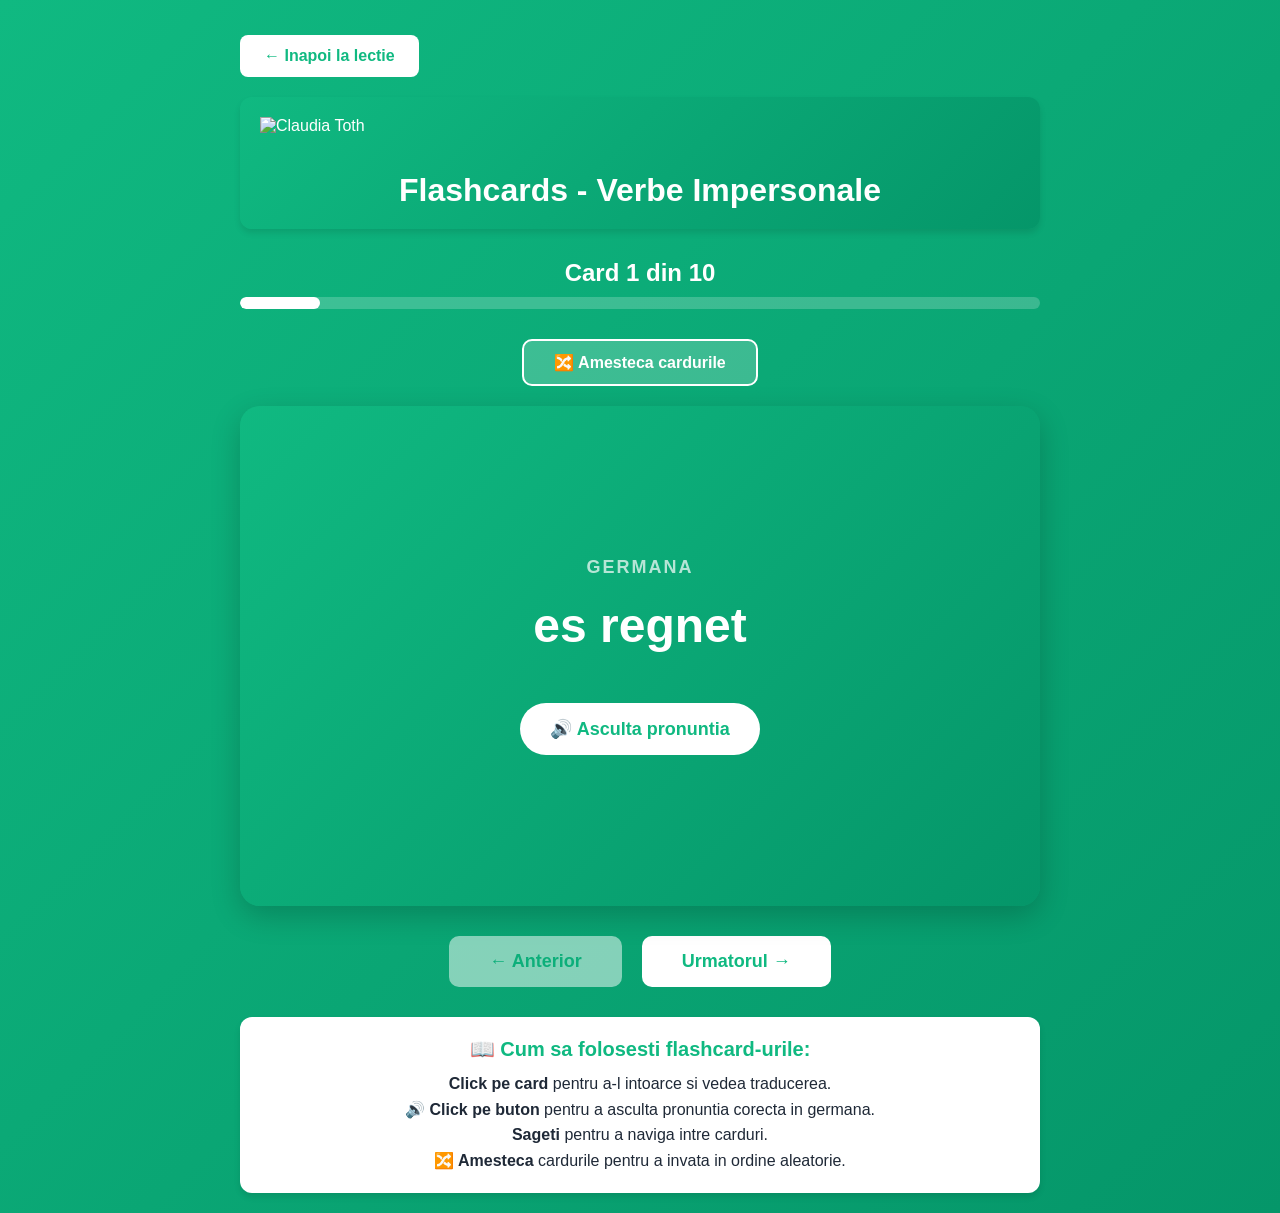
==== flashcards.html @ c607cc07 "flashcards.html" ====
<!DOCTYPE html>
<html lang="ro">
<head>
    <meta charset="UTF-8">
    <meta name="robots" content="noindex, nofollow">
    <meta name="viewport" content="width=device-width, initial-scale=1.0">
    <title>Flashcards - Verbe Impersonale</title>
    <style>
        * {
            margin: 0;
            padding: 0;
            box-sizing: border-box;
        }

        body {
            font-family: 'Segoe UI', Tahoma, Geneva, Verdana, sans-serif;
            background: linear-gradient(135deg, #10b981 0%, #059669 100%);
            min-height: 100vh;
            padding: 20px;
        }

        /* Header */
        .header {
            background: linear-gradient(135deg, #10b981 0%, #059669 100%);
            color: white;
            padding: 20px;
            border-radius: 12px;
            margin-bottom: 30px;
            box-shadow: 0 4px 6px rgba(0,0,0,0.1);
        }

        .logo-section {
            display: flex;
            align-items: center;
            gap: 12px;
            margin-bottom: 15px;
        }

        .butterfly {
            font-size: 45px;
        }

        .brand-name {
            font-size: 28px;
            font-weight: bold;
            color: white;
        }

        .header h1 {
            font-size: 32px;
            text-align: center;
            margin-top: 10px;
        }

        .back-btn {
            background: white;
            color: #10b981;
            border: none;
            padding: 12px 24px;
            border-radius: 8px;
            font-size: 16px;
            font-weight: 600;
            cursor: pointer;
            margin-top: 15px;
            transition: all 0.3s ease;
            text-decoration: none;
            display: inline-block;
        }

        .back-btn:hover {
            background: #f0fdf4;
            transform: translateY(-2px);
            box-shadow: 0 4px 12px rgba(0,0,0,0.15);
        }

        /* Container */
        .container {
            max-width: 800px;
            margin: 0 auto;
        }

        /* Progress */
        .progress-section {
            text-align: center;
            margin-bottom: 30px;
            color: white;
        }

        .progress-text {
            font-size: 24px;
            font-weight: bold;
            margin-bottom: 10px;
        }

        .progress-bar-container {
            background: rgba(255,255,255,0.2);
            height: 12px;
            border-radius: 6px;
            overflow: hidden;
        }

        .progress-bar {
            background: white;
            height: 100%;
            border-radius: 6px;
            transition: width 0.3s ease;
        }

        /* Card Container */
        .card-container {
            perspective: 1000px;
            margin-bottom: 30px;
        }

        .card {
            width: 100%;
            height: 500px;
            position: relative;
            transform-style: preserve-3d;
            transition: transform 0.6s;
            cursor: pointer;
        }

        .card.flipped {
            transform: rotateY(180deg);
        }

        .card-face {
            position: absolute;
            width: 100%;
            height: 100%;
            backface-visibility: hidden;
            border-radius: 20px;
            display: flex;
            flex-direction: column;
            justify-content: center;
            align-items: center;
            padding: 40px;
            box-shadow: 0 10px 30px rgba(0,0,0,0.2);
        }

        .card-front {
            background: linear-gradient(135deg, #10b981 0%, #059669 100%);
            color: white;
        }

        .card-back {
            background: white;
            color: #1f2937;
            transform: rotateY(180deg);
        }

        .card-label {
            font-size: 18px;
            font-weight: 600;
            opacity: 0.7;
            margin-bottom: 20px;
            text-transform: uppercase;
            letter-spacing: 2px;
        }

        .card-content {
            font-size: 48px;
            font-weight: bold;
            text-align: center;
            margin-bottom: 30px;
        }

        .card-back .card-content {
            color: #10b981;
        }

        .audio-btn {
            background: white;
            color: #10b981;
            border: none;
            padding: 15px 30px;
            border-radius: 50px;
            font-size: 18px;
            font-weight: 600;
            cursor: pointer;
            transition: all 0.3s ease;
            display: flex;
            align-items: center;
            gap: 10px;
            margin-top: 20px;
        }

        .audio-btn:hover {
            background: #f0fdf4;
            transform: scale(1.05);
            box-shadow: 0 5px 15px rgba(0,0,0,0.2);
        }

        .card-back .instruction {
            font-size: 20px;
            color: #6b7280;
            margin-top: 20px;
            text-align: center;
        }

        /* Navigation Buttons */
        .nav-buttons {
            display: flex;
            justify-content: center;
            gap: 20px;
            margin-bottom: 30px;
        }

        .nav-btn {
            background: white;
            color: #10b981;
            border: none;
            padding: 15px 40px;
            border-radius: 10px;
            font-size: 18px;
            font-weight: 600;
            cursor: pointer;
            transition: all 0.3s ease;
            min-width: 140px;
        }

        .nav-btn:hover:not(:disabled) {
            background: #f0fdf4;
            transform: translateY(-2px);
            box-shadow: 0 5px 15px rgba(0,0,0,0.2);
        }

        .nav-btn:disabled {
            opacity: 0.5;
            cursor: not-allowed;
        }

        /* Shuffle Button */
        .shuffle-btn {
            background: rgba(255,255,255,0.2);
            color: white;
            border: 2px solid white;
            padding: 12px 30px;
            border-radius: 10px;
            font-size: 16px;
            font-weight: 600;
            cursor: pointer;
            transition: all 0.3s ease;
            display: block;
            margin: 0 auto 20px;
        }

        .shuffle-btn:hover {
            background: white;
            color: #10b981;
        }

        /* Instructions */
        .instructions {
            background: white;
            padding: 20px;
            border-radius: 12px;
            text-align: center;
            color: #1f2937;
            box-shadow: 0 4px 6px rgba(0,0,0,0.1);
        }

        .instructions h3 {
            color: #10b981;
            margin-bottom: 10px;
            font-size: 20px;
        }

        .instructions p {
            font-size: 16px;
            line-height: 1.6;
        }

        /* Responsive */
        @media (max-width: 768px) {
            .card {
                height: 400px;
            }

            .card-content {
                font-size: 36px;
            }

            .nav-btn {
                padding: 12px 25px;
                font-size: 16px;
                min-width: 100px;
            }

            .header h1 {
                font-size: 24px;
            }

            .brand-name {
                font-size: 24px;
            }

            .butterfly {
                font-size: 36px;
            }
        }
    </style>
</head>
<body>
    <div class="container">
        <!-- Back to Lesson Button at Top -->
        <a href="index.html" class="back-btn" style="display: inline-block; margin-bottom: 20px;">← Inapoi la lectie</a>

        <!-- Header -->
        <div class="header">
            <div class="logo-section">
                <img src="claudia_toth_logo.png" alt="Claudia Toth" style="height: 40px;">
            </div>
            <h1>Flashcards - Verbe Impersonale</h1>
        </div>

        <!-- Progress -->
        <div class="progress-section">
            <div class="progress-text" id="progress-text">Card 1 din 10</div>
            <div class="progress-bar-container">
                <div class="progress-bar" id="progress-bar"></div>
            </div>
        </div>

        <!-- Shuffle Button -->
        <button class="shuffle-btn" onclick="shuffleCards()">🔀 Amesteca cardurile</button>

        <!-- Card -->
        <div class="card-container">
            <div class="card" id="flashcard" onclick="flipCard()">
                <div class="card-face card-front">
                    <div class="card-label">Germana</div>
                    <div class="card-content" id="front-content">es regnet</div>
                    <button class="audio-btn" onclick="playAudio(event)">
                        🔊 Asculta pronuntia
                    </button>
                </div>
                <div class="card-face card-back">
                    <div class="card-label">Romana</div>
                    <div class="card-content" id="back-content">ploua</div>
                    <div class="instruction">Click pentru a intoarce cardul</div>
                </div>
            </div>
        </div>

        <!-- Navigation -->
        <div class="nav-buttons">
            <button class="nav-btn" id="prev-btn" onclick="previousCard()">← Anterior</button>
            <button class="nav-btn" id="next-btn" onclick="nextCard()">Urmatorul →</button>
        </div>

        <!-- Instructions -->
        <div class="instructions">
            <h3>📖 Cum sa folosesti flashcard-urile:</h3>
            <p>
                <strong>Click pe card</strong> pentru a-l intoarce si vedea traducerea.<br>
                <strong>🔊 Click pe buton</strong> pentru a asculta pronuntia corecta in germana.<br>
                <strong>Sageti</strong> pentru a naviga intre carduri.<br>
                <strong>🔀 Amesteca</strong> cardurile pentru a invata in ordine aleatorie.
            </p>
        </div>
    </div>

    <script>
        // Flashcards data
        const flashcardsData = [
            { de: "es regnet", ro: "ploua" },
            { de: "es schneit", ro: "ninge" },
            { de: "es donnert", ro: "tuna" },
            { de: "es blitzt", ro: "fulgera" },
            { de: "es klingelt", ro: "suna (soneria)" },
            { de: "es gibt", ro: "exista" },
            { de: "es friert", ro: "ingheata" },
            { de: "es riecht", ro: "miroase" },
            { de: "es wird dunkel", ro: "se intuneca" },
            { de: "es nebelt", ro: "e ceata" }
        ];

        let currentCardIndex = 0;
        let isFlipped = false;

        // Initialize
        function init() {
            updateCard();
            updateProgress();
            updateButtons();
        }

        // Update card content
        function updateCard() {
            const card = flashcardsData[currentCardIndex];
            document.getElementById('front-content').textContent = card.de;
            document.getElementById('back-content').textContent = card.ro;
            
            // Reset flip
            const flashcard = document.getElementById('flashcard');
            flashcard.classList.remove('flipped');
            isFlipped = false;
        }

        // Flip card
        function flipCard() {
            const flashcard = document.getElementById('flashcard');
            flashcard.classList.toggle('flipped');
            isFlipped = !isFlipped;
        }

        // Play audio using Text-to-Speech
        function playAudio(event) {
            event.stopPropagation();
            
            const card = flashcardsData[currentCardIndex];
            
            if ('speechSynthesis' in window) {
                window.speechSynthesis.cancel();
                
                const utterance = new SpeechSynthesisUtterance(card.de);
                utterance.lang = 'de-DE';
                utterance.rate = 0.75;
                utterance.pitch = 1.1;
                
                // Try to select German female voice
                const loadVoices = () => {
                    const voices = window.speechSynthesis.getVoices();
                    const germanFemaleVoice = voices.find(voice => 
                        voice.lang.includes('de') && voice.name.toLowerCase().includes('female')
                    ) || voices.find(voice => voice.lang.includes('de'));
                    
                    if (germanFemaleVoice) {
                        utterance.voice = germanFemaleVoice;
                    }
                    
                    window.speechSynthesis.speak(utterance);
                };

                // Load voices (needed for some browsers)
                if (window.speechSynthesis.getVoices().length === 0) {
                    window.speechSynthesis.addEventListener('voiceschanged', loadVoices);
                } else {
                    loadVoices();
                }
            } else {
                alert('Ne pare rau, browser-ul tau nu suporta functia de pronuntie audio.');
            }
        }

        // Next card
        function nextCard() {
            if (currentCardIndex < flashcardsData.length - 1) {
                currentCardIndex++;
                updateCard();
                updateProgress();
                updateButtons();
            }
        }

        // Previous card
        function previousCard() {
            if (currentCardIndex > 0) {
                currentCardIndex--;
                updateCard();
                updateProgress();
                updateButtons();
            }
        }

        // Update progress
        function updateProgress() {
            const progressText = document.getElementById('progress-text');
            const progressBar = document.getElementById('progress-bar');
            
            progressText.textContent = `Card ${currentCardIndex + 1} din ${flashcardsData.length}`;
            
            const percentage = ((currentCardIndex + 1) / flashcardsData.length) * 100;
            progressBar.style.width = percentage + '%';
        }

        // Update buttons state
        function updateButtons() {
            const prevBtn = document.getElementById('prev-btn');
            const nextBtn = document.getElementById('next-btn');
            
            prevBtn.disabled = currentCardIndex === 0;
            nextBtn.disabled = currentCardIndex === flashcardsData.length - 1;
        }

        // Shuffle cards
        function shuffleCards() {
            for (let i = flashcardsData.length - 1; i > 0; i--) {
                const j = Math.floor(Math.random() * (i + 1));
                [flashcardsData[i], flashcardsData[j]] = [flashcardsData[j], flashcardsData[i]];
            }
            currentCardIndex = 0;
            updateCard();
            updateProgress();
            updateButtons();
        }

        // Keyboard navigation
        document.addEventListener('keydown', (e) => {
            if (e.key === 'ArrowLeft') {
                previousCard();
            } else if (e.key === 'ArrowRight') {
                nextCard();
            } else if (e.key === ' ') {
                e.preventDefault();
                flipCard();
            }
        });

        // Initialize on load
        init();
    </script>
</body>
</html>
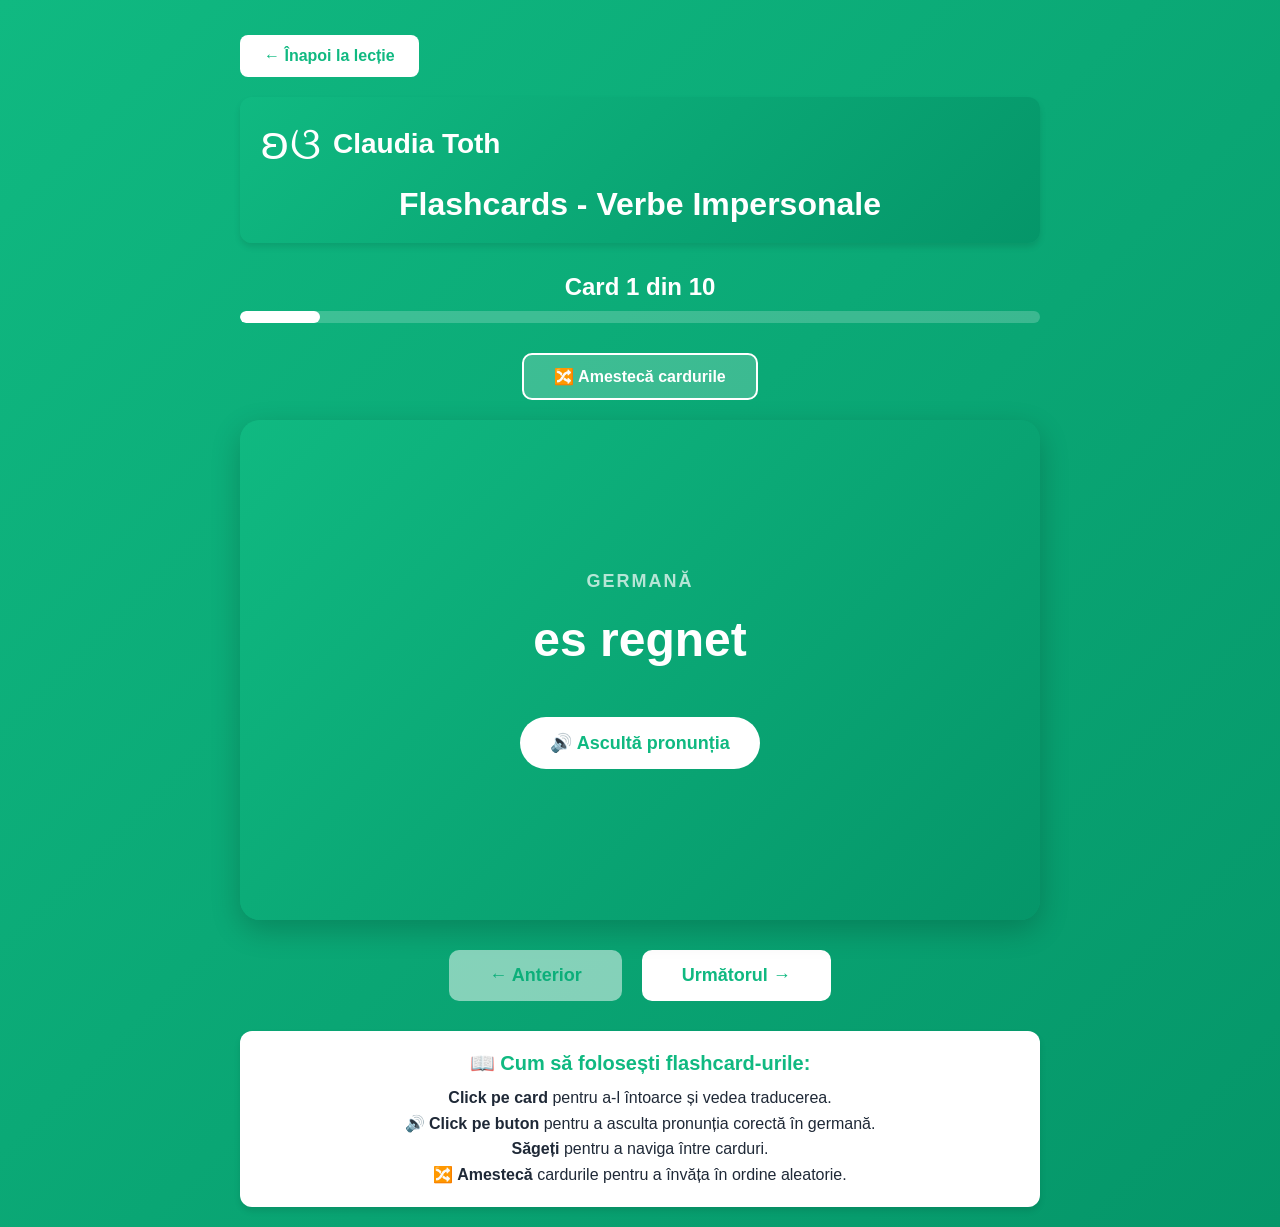
==== commit c50667b2: "flashcards.html" ====
--- a/flashcards.html
+++ b/flashcards.html
@@ -305,12 +305,13 @@
 <body>
     <div class="container">
         <!-- Back to Lesson Button at Top -->
-        <a href="index.html" class="back-btn" style="display: inline-block; margin-bottom: 20px;">← Inapoi la lectie</a>
+        <a href="index.html" class="back-btn" style="display: inline-block; margin-bottom: 20px;">← Înapoi la lecție</a>
 
         <!-- Header -->
         <div class="header">
             <div class="logo-section">
-                <img src="claudia_toth_logo.png" alt="Claudia Toth" style="height: 40px;">
+                <span class="butterfly">ʚଓ</span>
+                <span class="brand-name">Claudia Toth</span>
             </div>
             <h1>Flashcards - Verbe Impersonale</h1>
         </div>
@@ -324,22 +325,22 @@
         </div>
 
         <!-- Shuffle Button -->
-        <button class="shuffle-btn" onclick="shuffleCards()">🔀 Amesteca cardurile</button>
+        <button class="shuffle-btn" onclick="shuffleCards()">🔀 Amestecă cardurile</button>
 
         <!-- Card -->
         <div class="card-container">
             <div class="card" id="flashcard" onclick="flipCard()">
                 <div class="card-face card-front">
-                    <div class="card-label">Germana</div>
+                    <div class="card-label">Germană</div>
                     <div class="card-content" id="front-content">es regnet</div>
                     <button class="audio-btn" onclick="playAudio(event)">
-                        🔊 Asculta pronuntia
+                        🔊 Ascultă pronunția
                     </button>
                 </div>
                 <div class="card-face card-back">
-                    <div class="card-label">Romana</div>
-                    <div class="card-content" id="back-content">ploua</div>
-                    <div class="instruction">Click pentru a intoarce cardul</div>
+                    <div class="card-label">Română</div>
+                    <div class="card-content" id="back-content">plouă</div>
+                    <div class="instruction">Click pentru a întoarce cardul</div>
                 </div>
             </div>
         </div>
@@ -347,17 +348,17 @@
         <!-- Navigation -->
         <div class="nav-buttons">
             <button class="nav-btn" id="prev-btn" onclick="previousCard()">← Anterior</button>
-            <button class="nav-btn" id="next-btn" onclick="nextCard()">Urmatorul →</button>
+            <button class="nav-btn" id="next-btn" onclick="nextCard()">Următorul →</button>
         </div>
 
         <!-- Instructions -->
         <div class="instructions">
-            <h3>📖 Cum sa folosesti flashcard-urile:</h3>
+            <h3>📖 Cum să folosești flashcard-urile:</h3>
             <p>
-                <strong>Click pe card</strong> pentru a-l intoarce si vedea traducerea.<br>
-                <strong>🔊 Click pe buton</strong> pentru a asculta pronuntia corecta in germana.<br>
-                <strong>Sageti</strong> pentru a naviga intre carduri.<br>
-                <strong>🔀 Amesteca</strong> cardurile pentru a invata in ordine aleatorie.
+                <strong>Click pe card</strong> pentru a-l întoarce și vedea traducerea.<br>
+                <strong>🔊 Click pe buton</strong> pentru a asculta pronunția corectă în germană.<br>
+                <strong>Săgeți</strong> pentru a naviga între carduri.<br>
+                <strong>🔀 Amestecă</strong> cardurile pentru a învăța în ordine aleatorie.
             </p>
         </div>
     </div>
@@ -365,16 +366,16 @@
     <script>
         // Flashcards data
         const flashcardsData = [
-            { de: "es regnet", ro: "ploua" },
+            { de: "es regnet", ro: "plouă" },
             { de: "es schneit", ro: "ninge" },
-            { de: "es donnert", ro: "tuna" },
-            { de: "es blitzt", ro: "fulgera" },
-            { de: "es klingelt", ro: "suna (soneria)" },
-            { de: "es gibt", ro: "exista" },
-            { de: "es friert", ro: "ingheata" },
+            { de: "es donnert", ro: "tună" },
+            { de: "es blitzt", ro: "fulgeră" },
+            { de: "es klingelt", ro: "sună (soneria)" },
+            { de: "es gibt", ro: "există" },
+            { de: "es friert", ro: "îngheață" },
             { de: "es riecht", ro: "miroase" },
-            { de: "es wird dunkel", ro: "se intuneca" },
-            { de: "es nebelt", ro: "e ceata" }
+            { de: "es wird dunkel", ro: "se întunecă" },
+            { de: "es nebelt", ro: "e ceață" }
         ];
 
         let currentCardIndex = 0;
@@ -441,7 +442,7 @@
                     loadVoices();
                 }
             } else {
-                alert('Ne pare rau, browser-ul tau nu suporta functia de pronuntie audio.');
+                alert('Ne pare rău, browser-ul tău nu suportă funcția de pronunție audio.');
             }
         }
 
